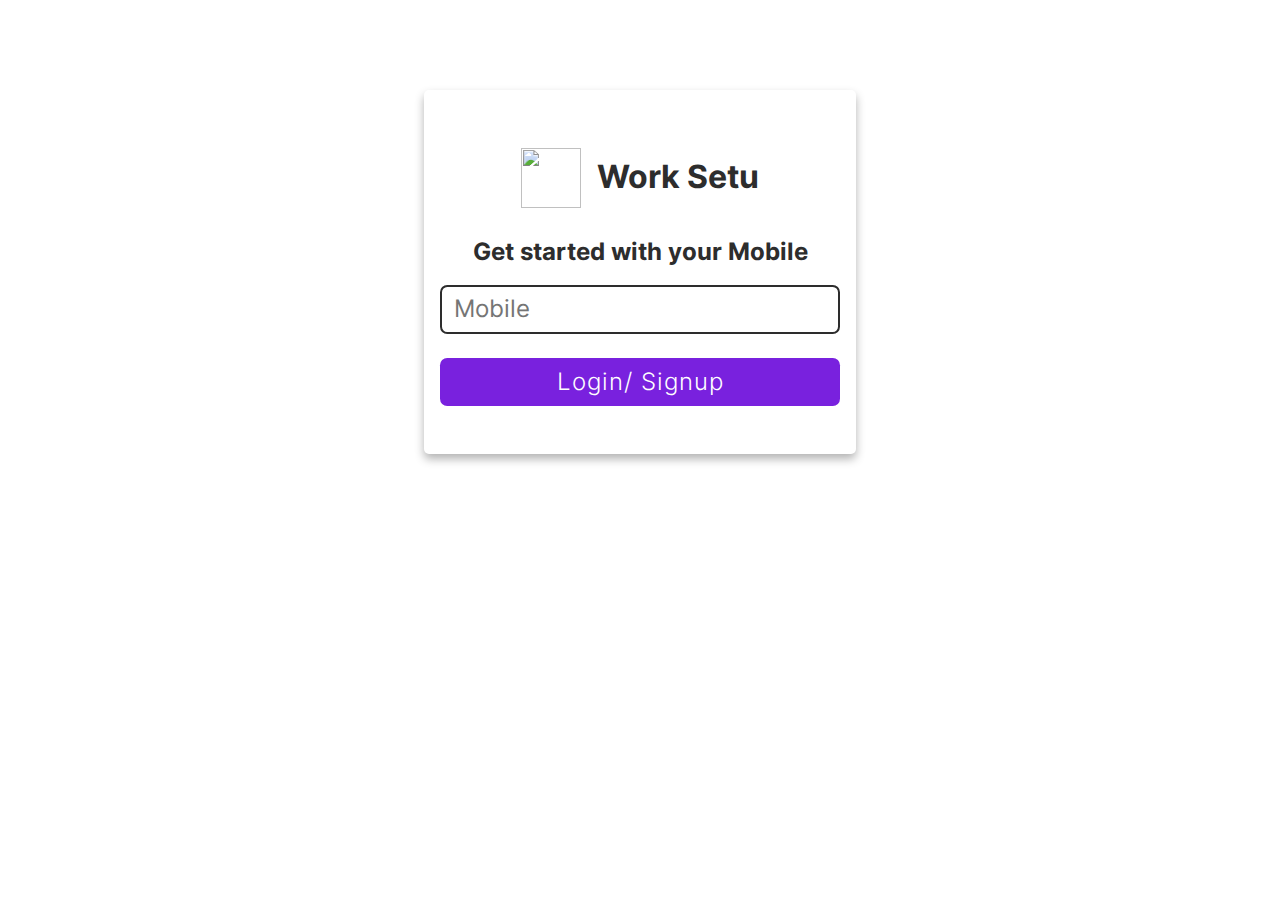
==== index.html @ 13311971 "worksetu pages" ====
<!DOCTYPE html>
<html lang="en">

<head>
    <meta charset="UTF-8">
    <meta name="viewport" content="width=device-width, initial-scale=1.0">
    <title>Document</title>
    <link href="style.css" rel="stylesheet" />
</head>

<body>
    <form class="container center-form">
        <div style="display: flex;justify-content: center;align-items: center;gap: 1em;">
            <img src="https://vikrammali.github.io/slack_clone/img/chat.png" style="width: 60px; height: 60px;" />
            <h1>Work Setu</h1>
        </div>
        <h2 style="text-align: center;">Get started with your Mobile</h2>
        <input class="input" type="tel" placeholder="Mobile" />
        <a class="button" href="otp.html"> Login/ Signup</a>
    </form>
</body>

</html>
---- style.css ----
@import "normalize.css";

@font-face {
    font-family: 'Inter';
    src: url(/Inter.ttf);
    font-display: swap;
}
:root {
    font-family: 'Inter', 'Segoe UI', Tahoma, Geneva, Verdana, sans-serif;
    --primary-color: #7921de;
    --primary-text-color: #ffffff;
    --text-color : #2d2d2d;
    --bg-color : #ffffff;
}

body{
    background-color: var(--bg-color);
    color: var(--text-color);
}

img{
    max-width: 100%;
    width: auto;
    max-height: 100%;
    height: auto;
}

.container {
    margin: auto;
    padding: 1.5em;
    max-width: 1200px;
}

.center-form {
    margin: auto;
    display: flex;
    flex-direction: column;
    width: 400px;
    max-width: calc(100% - 2em);
    margin-top: 10vh;
    box-shadow: 0 5px 10px rgba(0, 0, 0, 0.3);
    border-radius: 5px;
    padding: 3em 1em;
}

.input {
    line-height: 1.87em;
    display: flex;
    align-items: center;
    border: 2px solid var(--text-color);
    border-radius: 0.3em;
    outline: none;
    padding: 0;
    padding-left: 0.5em;
    font-size: 1.5rem;
    margin-bottom: 1em;
}

.input:focus {
    border: 2px solid var(--primary-color);
}

.button{
    color: var(--primary-text-color);
    background: var(--primary-color);
    font-size: 1.5rem;
    font-weight: 300;
    letter-spacing: 1px;
    cursor: pointer;
    border: none;
    border-radius: 0.3em;
    display: flex;
    align-items: center;
    justify-content: center;
    height: 2em;
    padding: 0 3em;
    white-space: nowrap;
    text-decoration: none;
}

/* Medium devices (tablets, 768px and up) */
@media (max-width: 768px) {
    .center-form {
        box-shadow: none;
    }
    .container {
        margin: auto;
        padding-left: 1em;
        padding-right: 1em;
        max-width: calc(100% - 2em);
    }
}
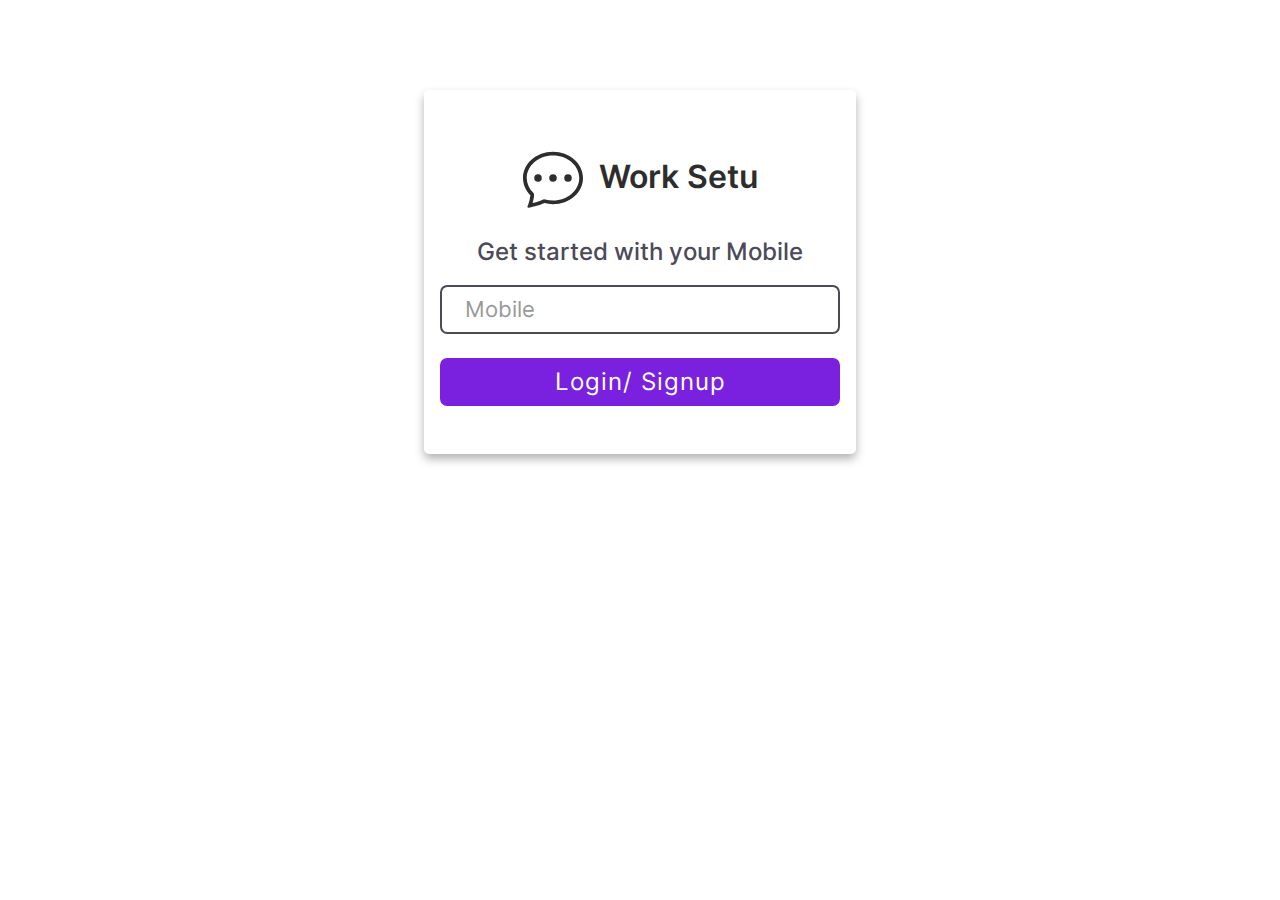
==== commit 6ce7b61b: "ui updates" ====
--- a/index.html
+++ b/index.html
@@ -11,7 +11,10 @@
 <body>
     <form class="container center-form">
         <div style="display: flex;justify-content: center;align-items: center;gap: 1em;">
-            <img src="https://vikrammali.github.io/slack_clone/img/chat.png" style="width: 60px; height: 60px;" />
+            <svg xmlns="http://www.w3.org/2000/svg" width="60" height="60" fill="currentColor" class="bi bi-chat-dots" viewBox="0 0 16 16">
+                <path d="M5 8a1 1 0 1 1-2 0 1 1 0 0 1 2 0zm4 0a1 1 0 1 1-2 0 1 1 0 0 1 2 0zm3 1a1 1 0 1 0 0-2 1 1 0 0 0 0 2z"/>
+                <path d="m2.165 15.803.02-.004c1.83-.363 2.948-.842 3.468-1.105A9.06 9.06 0 0 0 8 15c4.418 0 8-3.134 8-7s-3.582-7-8-7-8 3.134-8 7c0 1.76.743 3.37 1.97 4.6a10.437 10.437 0 0 1-.524 2.318l-.003.011a10.722 10.722 0 0 1-.244.637c-.079.186.074.394.273.362a21.673 21.673 0 0 0 .693-.125zm.8-3.108a1 1 0 0 0-.287-.801C1.618 10.83 1 9.468 1 8c0-3.192 3.004-6 7-6s7 2.808 7 6c0 3.193-3.004 6-7 6a8.06 8.06 0 0 1-2.088-.272 1 1 0 0 0-.711.074c-.387.196-1.24.57-2.634.893a10.97 10.97 0 0 0 .398-2z"/>
+              </svg>
             <h1>Work Setu</h1>
         </div>
         <h2 style="text-align: center;">Get started with your Mobile</h2>
--- a/style.css
+++ b/style.css
@@ -2,7 +2,7 @@
 
 @font-face {
     font-family: 'Inter';
-    src: url(/Inter.ttf);
+    src: url(Inter.ttf);
     font-display: swap;
 }
 :root {
@@ -10,13 +10,33 @@
     --primary-color: #7921de;
     --primary-text-color: #ffffff;
     --text-color : #2d2d2d;
+    --sub-text-color: #4c4a58;
     --bg-color : #ffffff;
+}
+
+.dark{
+    --bg-color : #2d2d2d;
+    --text-color : #ffffff;
+    --sub-text-color: #cfcfcf;
 }
 
 body{
     background-color: var(--bg-color);
     color: var(--text-color);
 }
+h1{
+    font-weight: 600; 
+}
+h2{
+    color:  var(--sub-text-color);
+    font-weight: 500;
+}
+
+.input::placeholder {
+    padding:0.5em;
+    color: #999999; /* Placeholder text color */
+    font-size: 0.9em; /* Placeholder text style */
+  }
 
 img{
     max-width: 100%;
@@ -28,7 +48,7 @@
 .container {
     margin: auto;
     padding: 1.5em;
-    max-width: 1200px;
+    max-width: 1140px;
 }
 
 .center-form {
@@ -54,6 +74,9 @@
     padding-left: 0.5em;
     font-size: 1.5rem;
     margin-bottom: 1em;
+    background-color: var(--bg-color);
+    border-color: var(--sub-text-color);
+    color: var(--text-color);
 }
 
 .input:focus {
@@ -64,7 +87,7 @@
     color: var(--primary-text-color);
     background: var(--primary-color);
     font-size: 1.5rem;
-    font-weight: 300;
+    font-weight: 400;
     letter-spacing: 1px;
     cursor: pointer;
     border: none;
@@ -76,6 +99,15 @@
     padding: 0 3em;
     white-space: nowrap;
     text-decoration: none;
+}
+
+.steps_heading{
+    display: flex;
+    align-items: center;
+    gap: 1em;
+    text-decoration: none;
+    color: var(--text-color);
+    padding: 1em 0;
 }
 
 /* Medium devices (tablets, 768px and up) */
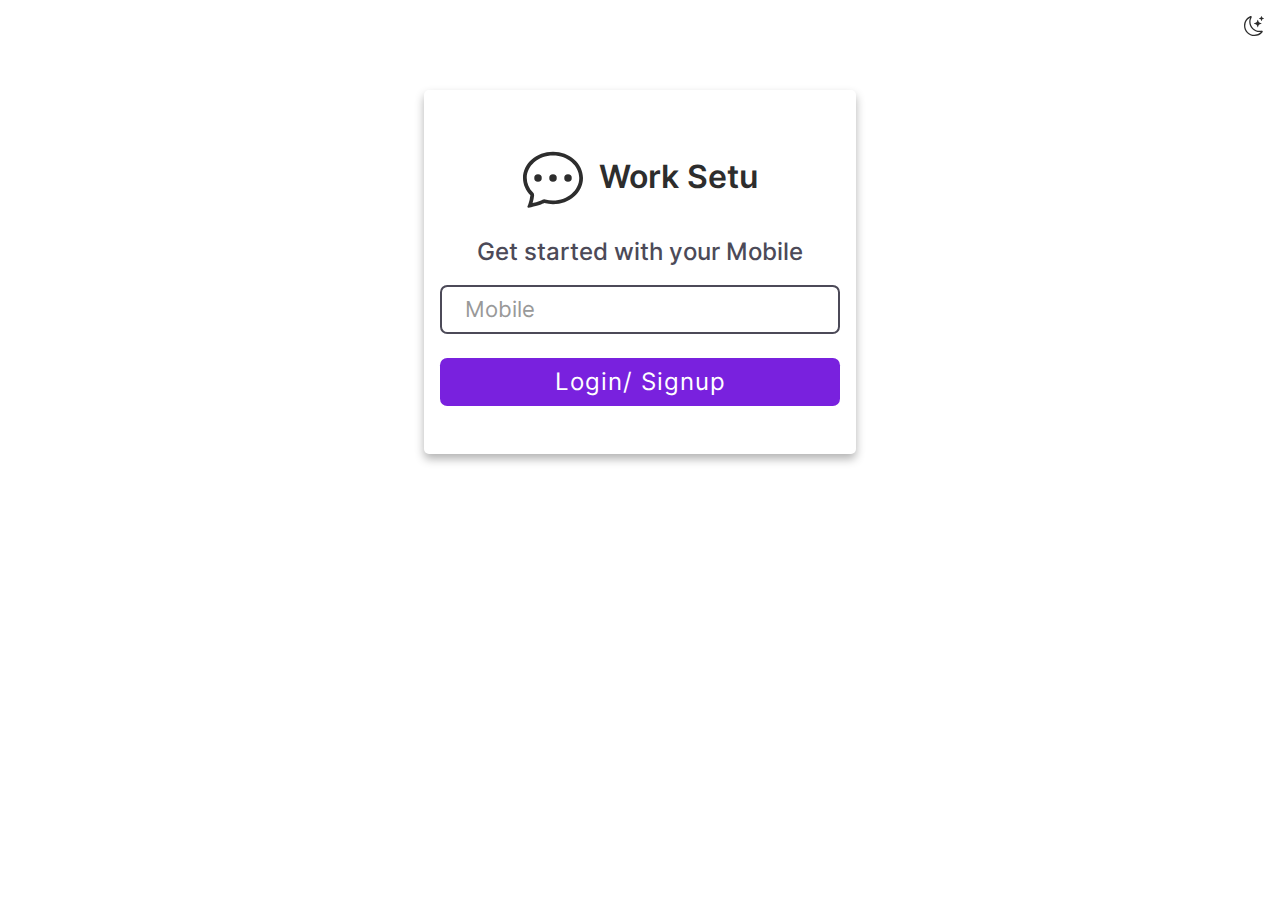
==== commit 2f807a97: "darkmode script file added" ====
--- a/index.html
+++ b/index.html
@@ -21,6 +21,10 @@
         <input class="input" type="tel" placeholder="Mobile" />
         <a class="button" href="otp.html"> Login/ Signup</a>
     </form>
+
+    
+     <!--dark mode script -->
+     <script src="darkmode.js"></script>
 </body>
 
-</html>+</html>
--- a/style.css
+++ b/style.css
@@ -121,4 +121,7 @@
         padding-right: 1em;
         max-width: calc(100% - 2em);
     }
-}+}
+
+
+
